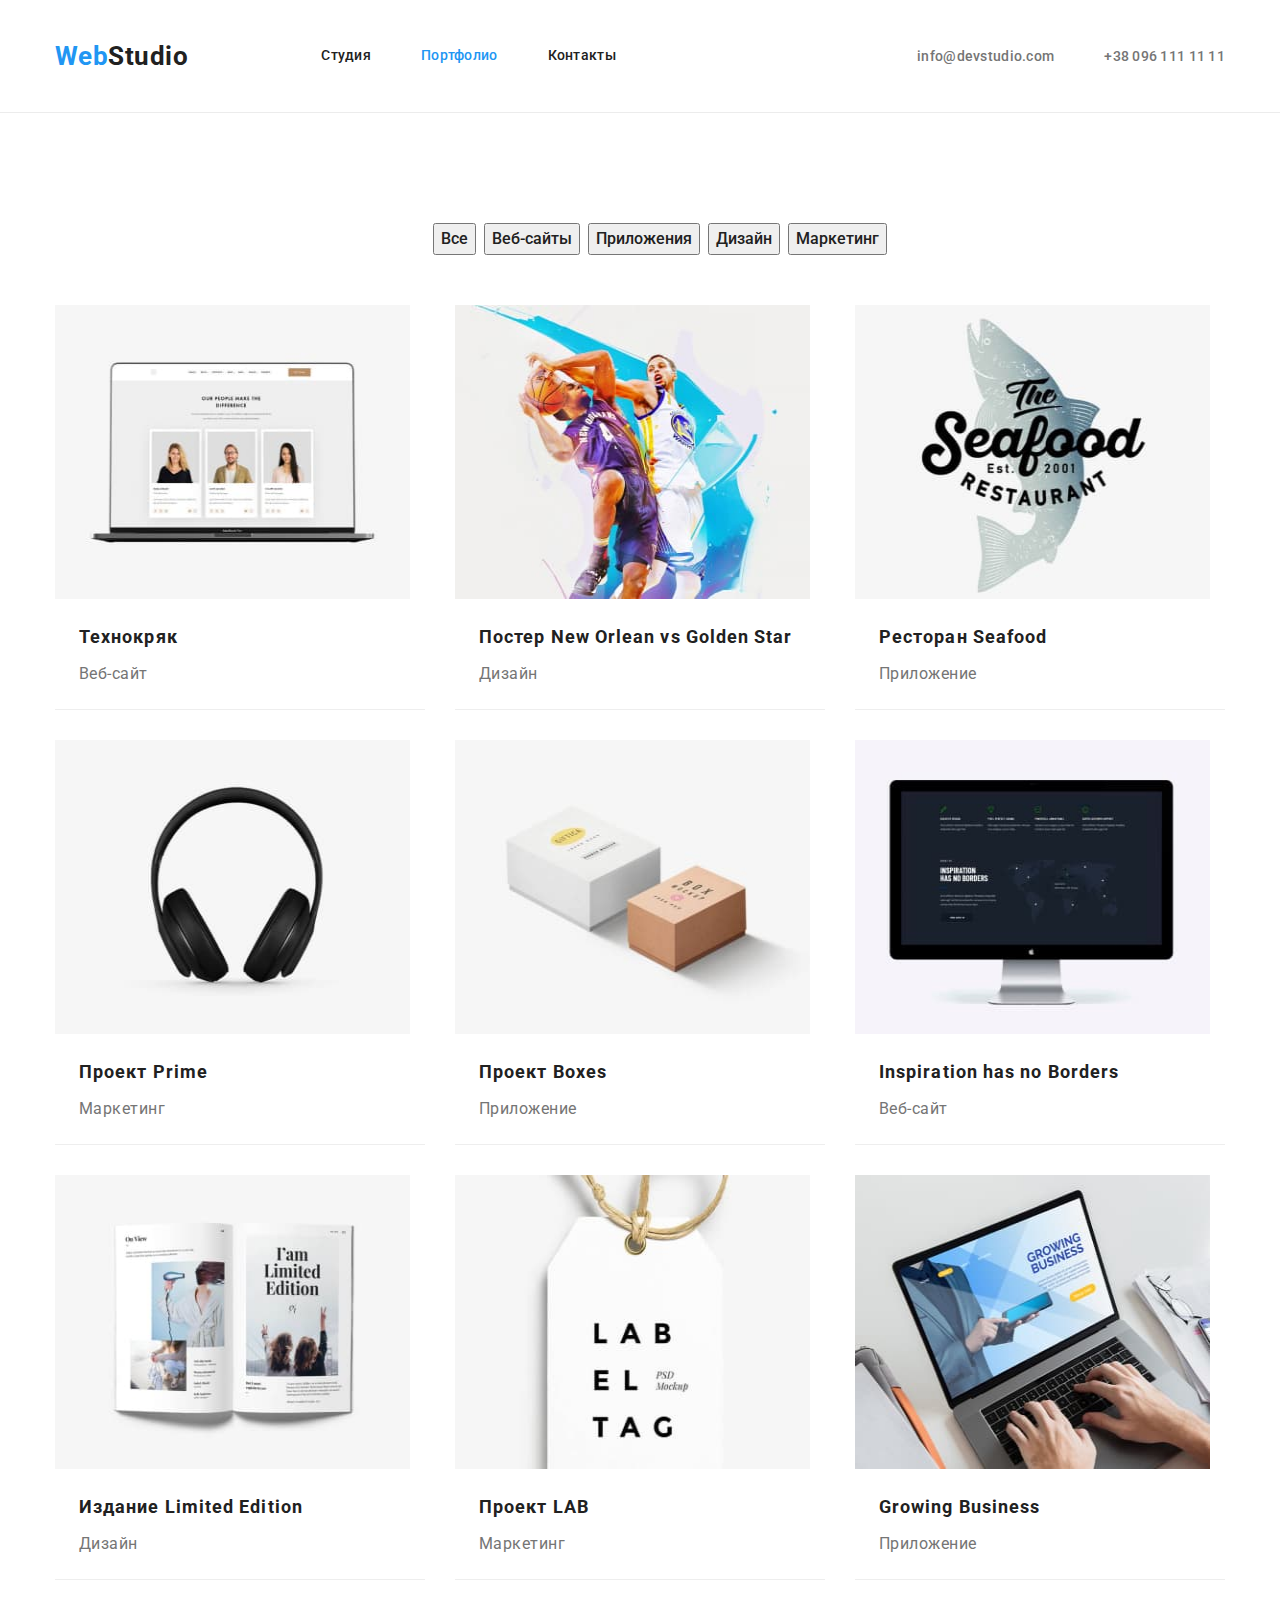
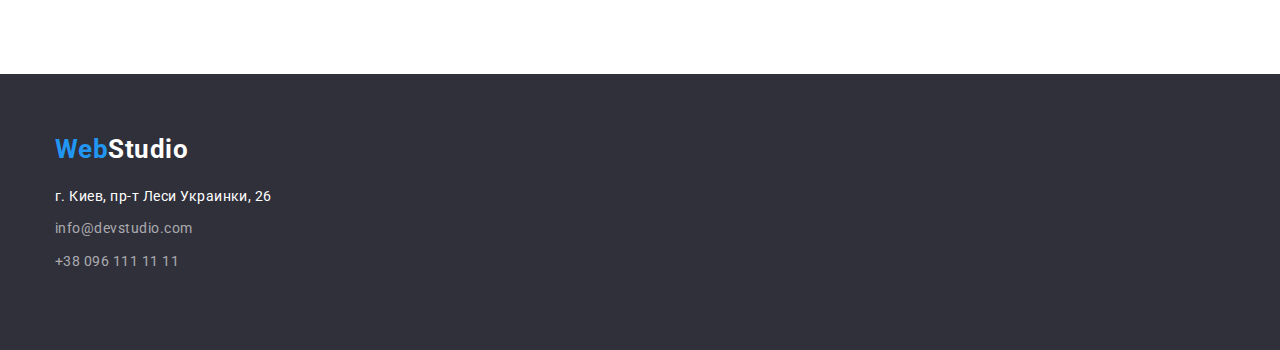
==== portfolio.html @ 4f730f30 "добавляет исходники" ====
<!DOCTYPE html>
<html lang="ru">
<head>
  <meta charset="UTF-8">
  <meta http-equiv="X-UA-Compatible" content="IE=edge">
  <meta name="viewport" content="width=device-width, initial-scale=1.0">
  <title>Портфолио</title>
  <link rel="preconnect" href="https://fonts.googleapis.com">
  <link rel="preconnect" href="https://fonts.gstatic.com" crossorigin>
  <link rel="preconnect" href="https://fonts.googleapis.com">
  <link rel="preconnect" href="https://fonts.gstatic.com" crossorigin>
  <link href="https://fonts.googleapis.com/css2?family=Raleway:wght@700&family=Roboto:wght@400;500;700;900&display=swap"
    rel="stylesheet">
    <link rel="stylesheet" href="https://cdnjs.cloudflare.com/ajax/libs/modern-normalize/1.1.0/modern-normalize.min.css">
    <link rel="stylesheet" href="./css/style.css">
</head>
<body>

  <header class="page-header">
  <div class="container main-nav">
    <nav class="site-nav">
      <a class=" nav-logo" href="./index.html">Web<span class="accent">Studio</span></a>
  
      <ul class=" nav-list">
        <li class="  nav-item">
          <a class="nav-link" href="./index.html">Студия</a>
        </li>
        <li class=" nav-item ">
          <a class="nav-link active" href="./portfolio.html">Портфолио</a>
        </li>
        <li class=" nav-item">
          <a class="nav-link" href="">Контакты</a>
        </li>
      </ul>
  
    </nav>
    <ul class=" nav-contacts-list">
      <li class="nav-contacts-item">
        <a class="nav-link" href="mailto:info@devstudio.com">info@devstudio.com</a>
      </li>
      <li class="nav-contacts-item">
        <a class="nav-link" href="tel:+380961111111">+38 096 111 11 11</a>
      </li>
    </ul>
  </div>
      </header>
      
      <main>
        <section class="section">
         <div class="container">
            <h1 class="visually-hidden">Наши работы</h1>
            <ul class=" filter-list">
              <li class="filter-item">
                <button class="filter-btn" type="button">Все</button>
              </li>
              <li class="filter-item">
                <button class="filter-btn" type="button">Веб-сайты</button>
              </li>
              <li class="filter-item">
                <button class="filter-btn" type="button">Приложения</button>
              </li>
              <li class="filter-item">
                <button class="filter-btn" type="button">Дизайн</button>
              </li>
              <li class="filter-item">
                <button class="filter-btn" type="button">Маркетинг</button>
              </li>
            </ul>
            
            
            <ul class=" portfolio-list">
            
              <li class="portfolio-item">
                <a href="" class="portfolio-link">
                  <img class="portfolio-img" src="./images/technocryk.jpg" alt="Технокряк" width="370">
                  <div class="portfolio-footer">
                    <h2 class="portfolio-title">Технокряк</h2>
                  <p class="portfolio-text">Веб-сайт</p>
                </div>
                  
                </a>
              </li>
            
              <li class="portfolio-item">
                <a href="" class="portfolio-link">
                  <img class="portfolio-img" src="./images/New_Orlean_vs_Golden_Star.jpg" alt="Постер_дизайн" width="370">
                  <div class="portfolio-footer">
                    <h2 class="portfolio-title">Постер New Orlean vs Golden Star</h2>
                  <p class="portfolio-text">Дизайн</p>
                </div>
                  
                </a>
              </li>
            
              <li class="portfolio-item">
                <a href="" class="portfolio-link">
                  <img class="portfolio-img" src="./images/Seafood.jpg" alt="Ресторан" width="370">
                  <div class="portfolio-footer">
                    <h2 class="portfolio-title">Ресторан Seafood</h2>
                  <p class="portfolio-text">Приложение</p>
                </div>
                  
                </a>
              </li>
            
              <li class="portfolio-item">
                <a href="" class="portfolio-link">
                  <img class="portfolio-img" src="./images/Prime.jpg" alt="Маркетинг" width="370">
                  <div class="portfolio-footer">
                    <h2 class="portfolio-title">Проект Prime</h2>
                  <p class="portfolio-text">Маркетинг</p>
                </div>
                  
                </a>
              </li>
            
              <li class="portfolio-item">
                <a href="" class="portfolio-link">
                  <img class="portfolio-img" src="./images/Boxes.jpg" alt="Приложение" width="370">
                  <div class="portfolio-footer">
                    <h2 class="portfolio-title">Проект Boxes</h2>
                  <p class="portfolio-text">Приложение</p>
                </div>
                  
                </a>
              </li>
            
              <li class="portfolio-item">
                <a href="" class="portfolio-link">
                  <img class="portfolio-img" src="./images/Inspiration_has_no_Borders.jpg" alt="Веб-сайт" width="370">
                  <div class="portfolio-footer">
                    <h2 class="portfolio-title">Inspiration has no Borders</h2>
                  <p class="portfolio-text">Веб-сайт</p>
                </div>
                  
                </a>
              </li>
              <li class="portfolio-item">
                <a href="" class="portfolio-link">
                  <img class="portfolio-img" src="./images/Limited_Edition.jpg" alt="Дизайн" width="370">
                  <div class="portfolio-footer">
                    <h2 class="portfolio-title">Издание Limited Edition</h2>
                  <p class="portfolio-text">Дизайн</p>
                </div>
                  
                </a>
              </li>
            
              <li class="portfolio-item">
                <a href="" class="portfolio-link">
                  <img class="portfolio-img" src="./images/LAB.jpg" alt="Маркетинг" width="370">
                  <div class="portfolio-footer">
                    <h2 class="portfolio-title">Проект LAB</h2>
                  <p class="portfolio-text">Маркетинг</p>
                </div>
                  
                </a>
              </li>
            
              <li class="portfolio-item">
                <a href="" class="portfolio-link">
                  <img class="portfolio-img" src="./images/Growing_Business.jpg" alt="Приложение" width="370">
                  <div class="portfolio-footer">
                    <h2 class="portfolio-title">Growing Business</h2>
                  <p class="portfolio-text">Приложение</p>
                </div>
                  
                </a>
              </li>
            
            </ul>
         </div>
        </section>
      </main>
      
      <footer class=" footer">
        <div class="container">
          <a href="#" class=" nav-logo ">Web<span class="accent-fr">Studio</span></a>
      
          <address class="address">
            <ul class=" address-list">
              <li class="address-item">
                <a class="address-link-contact address-link-color"
                  href="https://www.google.com/maps/d/viewer?msa=0&mid=10uSM3H-mIU3GznYo2szRIEphczw&ll=50.42732700000001%2C30.538092&z=17"
                  target="_blank">г. Киев, пр-т Леси Украинки, 26</a>
              </li>
              <li class="address-item">
                <a class="address-link-contact" href="mailto:info@devstudio.com">info@devstudio.com</a>
              </li>
              <li class="address-item">
                <a class="address-link-contact" href="tel:+380961111111">+38 096 111 11 11</a>
              </li>
            </ul>
      
          </address>
        </div>
      
      </footer>

   
    
</body>
</html>
---- css/style.css ----
:root {
  --primere-text: #757575;
  --title: #212121;
  --secondary: #ffffff;
  --background: #2f303a;
  --background-team: #f5f4fa;
  --accent: #2196f3;
  --address-contact: rgba(255, 255, 255, 0.6);
  --border-color: #ececec;
  --border-secondary-color: #eeeeee;
}

body {
  font-family: "Roboto", sans-serif;
  letter-spacing: 0.03em;
  color: var(--primere-text);
  background-color: var(--secondary);
}

.ul {
  margin: 0;
  padding: 0;
}

.visually-hidden {
  position: absolute;
  clip: rect(0 0 0 0);
  width: 1px;
  height: 1px;
  margin: -1px;
}

h1,
h2,
h3,
h4,
h5,
h6,
p {
  margin-top: 0;
  margin-bottom: 0;
}

.page-header {
  border-bottom: 1px solid var(--border-color);
}
.section {
  padding-top: 94px;
  padding-bottom: 94px;
}

.container {
  width: 1200px;
  padding-left: 15px;
  padding-right: 15px;
  margin: 0 auto;
}

/* шапка сайта */

.main-nav {
  display: flex;
  align-items: center;
}

.site-nav {
  display: flex;
  align-items: center;
}

.site-nav .nav-logo {
  margin-right: 93px;
  padding-top: 25px;
  padding-bottom: 25px;
}

.nav-list {
  display: flex;
  list-style: none;
}

.nav-list .nav-link {
  display: block;
  padding-top: 32px;
  padding-bottom: 32px;
}

.nav-list .nav-item + .nav-item {
  margin-left: 50px;
}
.nav-contacts-list {
  display: flex;
  margin-left: auto;
  list-style: none;
}

.nav-logo {
  text-decoration: none;
  font-weight: 700;
  font-size: 26px;
  line-height: 1.19;
  color: var(--accent);
}
.accent {
  color: var(--title);
}

.nav-item > .active {
  color: var(--accent);
}

.nav-link {
  text-decoration: none;
  font-weight: 500;
  font-size: 14px;
  line-height: 1.14;
  letter-spacing: 0.02em;
  color: var(--title);
}
.nav-link:hover,
.nav-link:focus {
  color: var(--accent);
}

.nav-contacts-item + .nav-contacts-item {
  margin-left: 50px;
}
.nav-contacts-item .nav-link {
  color: var(--primere-text);

  padding-bottom: 32px;
  padding-top: 32px;
}

.nav-contacts-item .nav-link:focus,
.nav-contacts-item .nav-link:hover {
  color: var(--accent);
}

/* секция героя */
.hero {
  background: var(--background);
  padding-top: 200px;
  padding-bottom: 200px;
  text-align: center;
}
.hero-title {
  margin-bottom: 30px;

  font-weight: 900;
  font-size: 44px;
  line-height: 1.36;
  letter-spacing: 0.06em;
  text-transform: uppercase;
  color: var(--secondary);
}

.btn {
  min-width: 200px;
  height: 50px;
  font-weight: 700;
  font-size: 16px;
  line-height: 1.87;
  letter-spacing: 0.06em;
  color: var(--secondary);
  background: var(--accent);
  box-shadow: 0px 4px 4px rgba(0, 0, 0, 0.15);
  border-radius: 4px;
  border: none;
}
.section-title {
  margin-bottom: 50px;
  font-weight: 700;
  font-size: 36px;
  line-height: 1.17;
  text-align: center;
  color: var(--title);
}

/* преимущества */
.pas-list {
  display: flex;
  list-style: none;
}

.pas-item {
  width: calc((100% -90px) / 4);
  margin-right: 30px;
}

.pas-item:nth-child(4n) {
  margin-right: 0;
}

.pas-title {
  margin-bottom: 10px;

  font-weight: 700;
  font-size: 14px;
  line-height: 1.14;
  text-transform: uppercase;
  color: var(--title);
}
.pas-text {
  font-size: 14px;
  line-height: 1.71;
}

/* работы */
.work-list {
  display: flex;
  list-style: none;
}

.work-item {
  width: calc((100% -60px) / 3);
  margin-right: 30px;
}

img {
  display: block;
  max-width: 100%;
  height: auto;
}

.work-item:nth-child(3n) {
  margin-right: 0;
}

.no-padding {
  padding-top: 0;
}
/* наша команда */
.background-team {
  background-color: var(--background-team);
}
.team-list {
  display: flex;
  text-align: center;
  list-style: none;
}

.team-item {
  width: calc((100% -90px) / 4);
  margin-right: 30px;
  box-shadow: 0px 1px 3px rgba(0, 0, 0, 0.12), 0px 1px 1px rgba(0, 0, 0, 0.14),
    0px 2px 1px rgba(0, 0, 0, 0.2);
  border-radius: 0px 0px 4px 4px;
}

.team-item:nth-child(4n) {
  margin-right: 0;
}
.user-team {
  margin-bottom: 10px;

  font-weight: 500;
  font-size: 16px;
  line-height: 1.19;
  color: var(--title);
}

.team-footer {
  background-color: var(--secondary);
  padding-top: 30px;
  padding-bottom: 30px;
}

.user-text {
  font-size: 16px;
  line-height: 1.19;
}
/* подвал сайта */

.footer {
  background-color: var(--background);
  padding-top: 60px;
  padding-bottom: 60px;
}
.address {
  margin-top: 20px;
  font-style: normal;
}
.address-list {
  list-style: none;
  padding: 0;
}
.address-link-contact {
  text-decoration: none;
  font-size: 14px;
  line-height: 1.71;
  color: var(--address-contact);
}
.address-item > .address-link-color {
  color: var(--secondary);
}

.address-item:not(:last-child) {
  margin-bottom: 9px;
}
.accent-fr {
  color: var(--secondary);
}
/* Портфолио */

.portfolio-section {
  padding-top: 94px;
}

.filter-list {
  display: flex;
  justify-content: center;
  margin-bottom: 50px;
  list-style: none;
}

.filter-item {
  margin-right: 8px;
}

.filter-item:nth-child(5) {
  margin-right: 0;
}

.filter-btn {
  font-weight: 500;
  font-size: 16px;
  line-height: 1.62;
  color: var(--title);
  cursor: pointer;
}

.filter-btn:hover,
.filter-btn:focus {
  color: var(--secondary);
  background-color: var(--accent);
}

.portfolio-list {
  display: flex;
  flex-wrap: wrap;
  margin: -15px;
  list-style: none;
  padding: 0;
}

.portfolio-footer {
  padding: 20px 24px;
  border-bottom: 1px solid var(--border-secondary-color);
}

.portfolio-item {
  width: 370px;
  margin: 15px;
}

.portfolio-title {
  margin-bottom: 4px;

  color: var(--title);
  font-weight: 700;
  font-size: 18px;
  line-height: 2;
  letter-spacing: 0.06em;
}
.portfolio-img {
  width: 355px;
  height: 294px;
}

.portfolio-link {
  text-decoration: none;
}

.portfolio-text {
  font-size: 16px;
  line-height: 1.87;
  color: var(--primere-text);
}
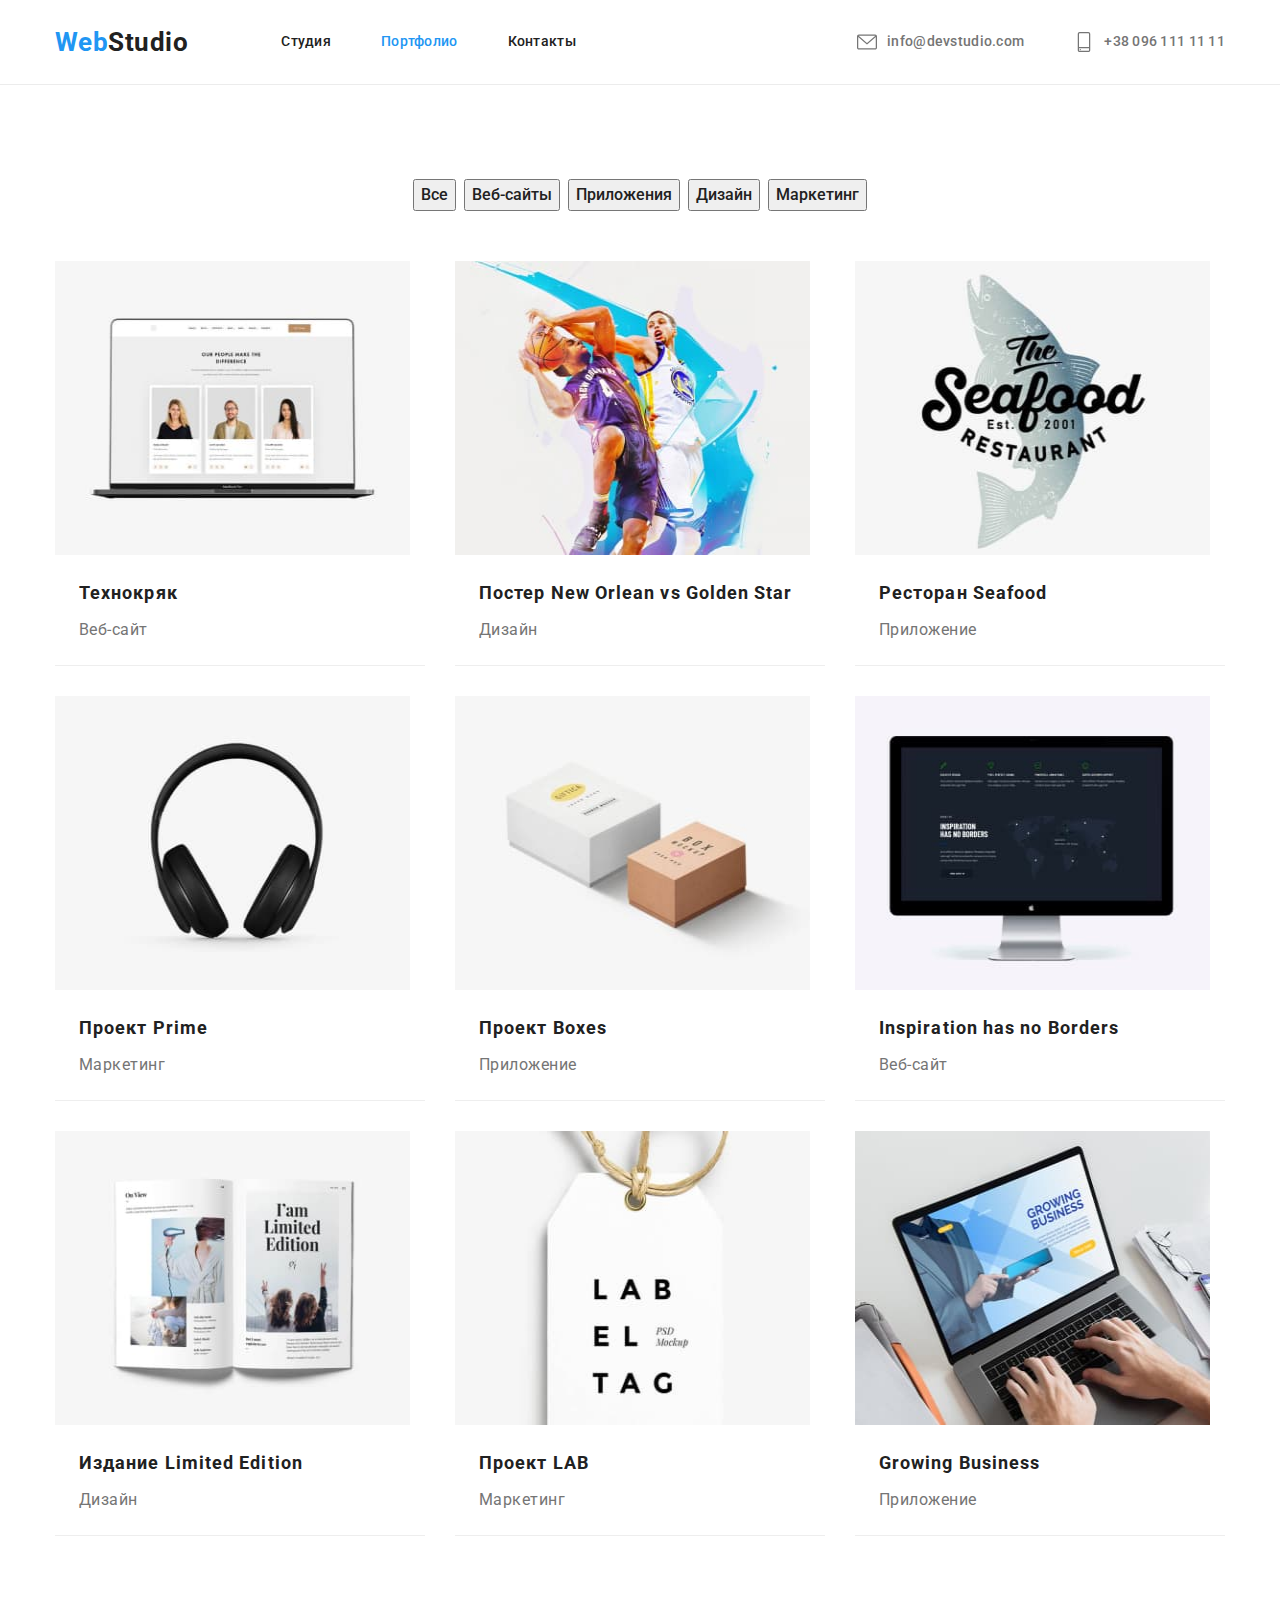
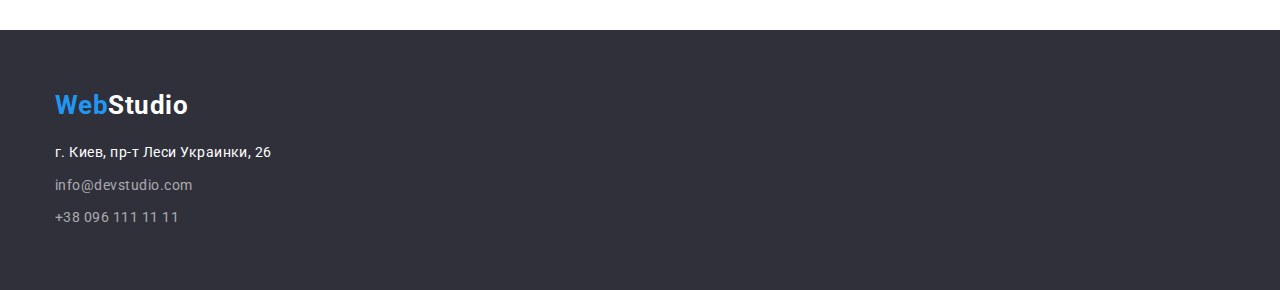
==== commit 7c28382c: "добавляет оформление иконок и декоративных эффектов для страниц" ====
--- a/portfolio.html
+++ b/portfolio.html
@@ -35,11 +35,19 @@
   
     </nav>
     <ul class=" nav-contacts-list">
-      <li class="nav-contacts-item">
-        <a class="nav-link" href="mailto:info@devstudio.com">info@devstudio.com</a>
+      <li class="nav-contacts-item ">
+        <a class="nav-link" href="mailto:info@devstudio.com">
+          <svg class="icon" width="20" height="20">
+            <use href="./images/symbol-defs.svg#icon-envelope"></use>
+          </svg>
+          <span class="nav-text">info@devstudio.com</a></span>
       </li>
-      <li class="nav-contacts-item">
-        <a class="nav-link" href="tel:+380961111111">+38 096 111 11 11</a>
+      <li class="nav-contacts-item ">
+        <a class="nav-link" href="tel:+380961111111">
+          <svg class="icon" width="20" height="20">
+            <use href="./images/symbol-defs.svg#icon-smartphone"></use>
+          </svg>
+          <span class="nav-text">+38 096 111 11 11</a></span>
       </li>
     </ul>
   </div>
--- a/css/style.css
+++ b/css/style.css
@@ -8,6 +8,8 @@
   --address-contact: rgba(255, 255, 255, 0.6);
   --border-color: #ececec;
   --border-secondary-color: #eeeeee;
+  --background-hero: rgba(47, 48, 58, 0.4);
+  --icon-color: #afb1b8;
 }
 
 body {
@@ -17,7 +19,7 @@
   background-color: var(--secondary);
 }
 
-.ul {
+ul {
   margin: 0;
   padding: 0;
 }
@@ -42,6 +44,7 @@
 }
 
 .page-header {
+  max-width: 1600px;
   border-bottom: 1px solid var(--border-color);
 }
 .section {
@@ -110,6 +113,8 @@
 }
 
 .nav-link {
+  display: flex;
+  align-items: center;
   text-decoration: none;
   font-weight: 500;
   font-size: 14px;
@@ -117,6 +122,9 @@
   letter-spacing: 0.02em;
   color: var(--title);
 }
+.nav-text {
+  margin-left: 10px;
+}
 .nav-link:hover,
 .nav-link:focus {
   color: var(--accent);
@@ -137,9 +145,28 @@
   color: var(--accent);
 }
 
+.nav-contacts-item .icon {
+  fill: var(--primere-text);
+}
+
+.nav-contacts-item:focus .icon,
+.nav-contacts-item:hover .icon {
+  fill: var(--accent);
+}
 /* секция героя */
 .hero {
   background: var(--background);
+  background-image: linear-gradient(
+      to right,
+      var(--background-hero),
+      var(--background-hero)
+    ),
+    url("../images/hero_img.jpg");
+  background-position: center;
+  max-width: 1600px;
+  height: 600px;
+  margin-left: auto;
+  margin-right: auto;
   padding-top: 200px;
   padding-bottom: 200px;
   text-align: center;
@@ -206,6 +233,29 @@
   line-height: 1.71;
 }
 
+.pas-item::before {
+  display: block;
+  content: "";
+  height: 120px;
+  background-color: var(--background-team);
+  margin-bottom: 30px;
+  background-repeat: no-repeat;
+  background-position: center;
+}
+
+.icon-antenna::before {
+  background-image: url("../images/antenna.svg");
+}
+.icon-clock::before {
+  background-image: url("../images/clock.svg");
+}
+.icon-diagram::before {
+  background-image: url("../images/diagram.svg");
+}
+.icon-astronaut::before {
+  background-image: url("../images/astronaut.svg");
+}
+
 /* работы */
 .work-list {
   display: flex;
@@ -233,6 +283,8 @@
 /* наша команда */
 .background-team {
   background-color: var(--background-team);
+  max-width: 1600px;
+  margin: 0 auto;
 }
 .team-list {
   display: flex;
@@ -267,15 +319,56 @@
 }
 
 .user-text {
+  margin-bottom: 16px;
   font-size: 16px;
   line-height: 1.19;
 }
+.team-list-icon {
+  display: flex;
+  list-style-type: none;
+}
+
+.team-item-icon {
+  width: calc((100% -88px) / 4);
+  margin-right: 10px;
+}
+
+.team-item-icon:nth-child(4n) {
+  margin-right: 0;
+}
+
+.team-item-icon .icon-link:hover {
+  background-color: var(--accent);
+  border-radius: 50%;
+}
+
+/* .icon-social {
+  padding: 22px;
+} */
+/* наши клиенты */
+.clients-list {
+  display: flex;
+  text-align: center;
+  list-style: none;
+}
+
+.clients-item {
+  width: calc((100% -150px) / 6);
+  margin-right: 30px;
+}
+
+.clients-item:not(:last-child) {
+  margin-right: 0;
+}
+
 /* подвал сайта */
 
 .footer {
   background-color: var(--background);
   padding-top: 60px;
   padding-bottom: 60px;
+  margin: 0 auto;
+  max-width: 1600px;
 }
 .address {
   margin-top: 20px;
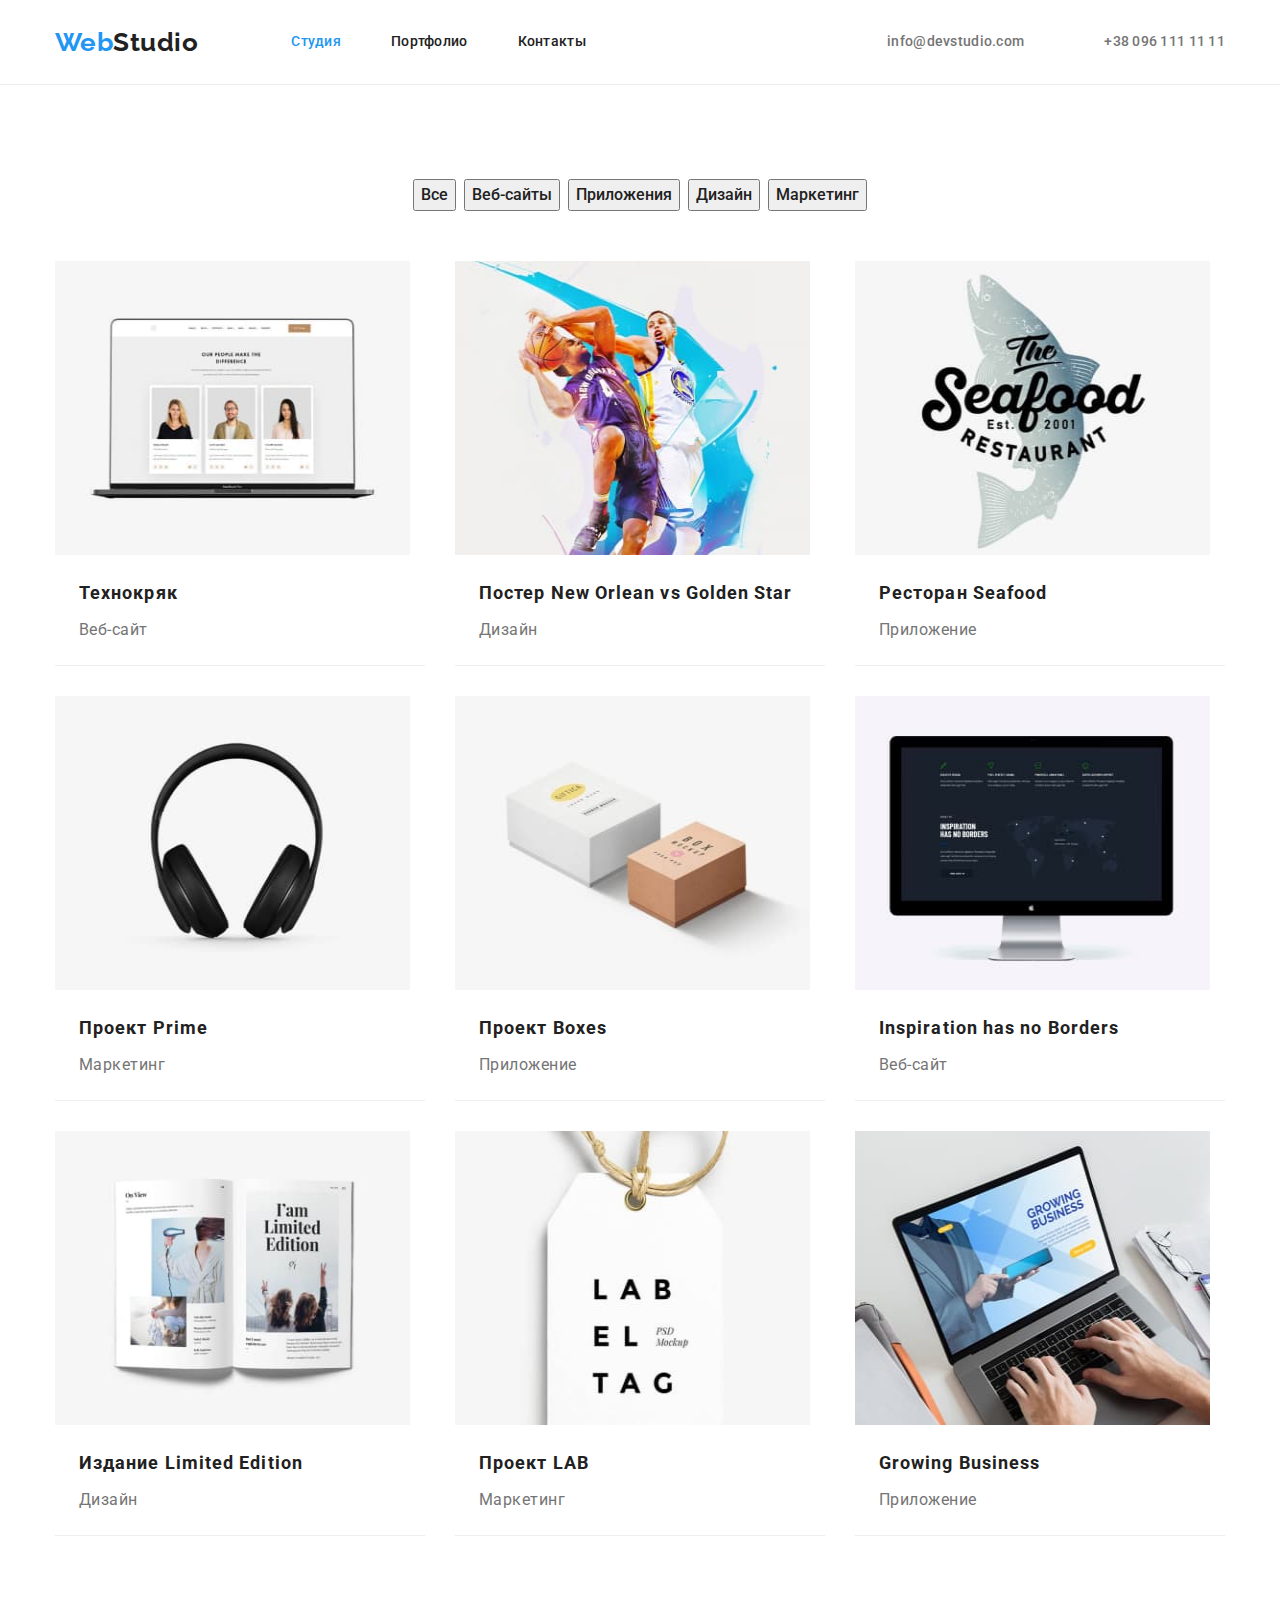
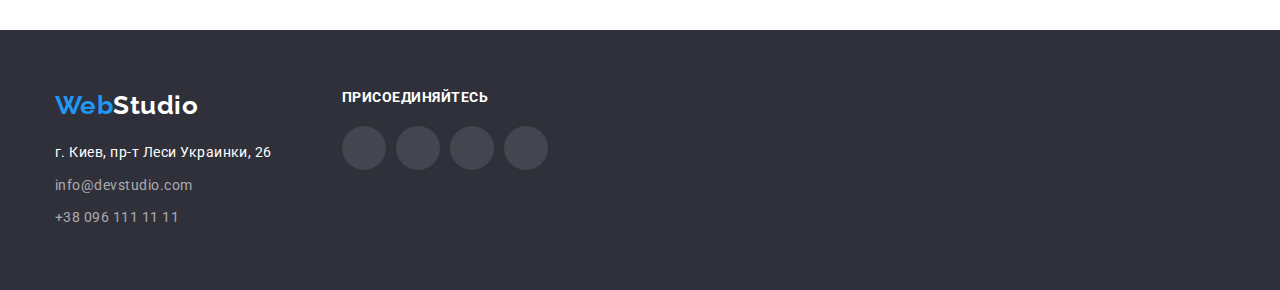
==== commit b9032533: "добавляет оформление иконок и декоративных эффектов для страниц" ====
--- a/portfolio.html
+++ b/portfolio.html
@@ -17,41 +17,41 @@
 <body>
 
   <header class="page-header">
-  <div class="container main-nav">
-    <nav class="site-nav">
-      <a class=" nav-logo" href="./index.html">Web<span class="accent">Studio</span></a>
+    <div class="container main-nav">
+      <nav class="site-nav">
+        <a class=" nav-logo" href="./index.html">Web<span class="accent">Studio</span></a>
   
-      <ul class=" nav-list">
-        <li class="  nav-item">
-          <a class="nav-link" href="./index.html">Студия</a>
+        <ul class=" nav-list">
+          <li class="  nav-item ">
+            <a class="nav-link active" href="./index.html">Студия</a>
+          </li>
+          <li class=" nav-item">
+            <a class="nav-link" href="./portfolio.html">Портфолио</a>
+          </li>
+          <li class=" nav-item">
+            <a class="nav-link" href="">Контакты</a>
+          </li>
+        </ul>
+  
+      </nav>
+      <ul class=" nav-contacts-list">
+        <li class="nav-contacts-item ">
+          <a class="nav-link" href="mailto:info@devstudio.com">
+            <svg class="icon" width="20" height="20">
+              <use href="./images/icons.svg#icon-envelope"></use>
+            </svg>
+            <span class="nav-text">info@devstudio.com</a></span>
         </li>
-        <li class=" nav-item ">
-          <a class="nav-link active" href="./portfolio.html">Портфолио</a>
-        </li>
-        <li class=" nav-item">
-          <a class="nav-link" href="">Контакты</a>
+        <li class="nav-contacts-item ">
+          <a class="nav-link" href="tel:+380961111111">
+            <svg class="icon" width="20" height="20">
+              <use href="./images/icons.svg#icon-smartphone"></use>
+            </svg>
+            <span class="nav-text">+38 096 111 11 11</a></span>
         </li>
       </ul>
-  
-    </nav>
-    <ul class=" nav-contacts-list">
-      <li class="nav-contacts-item ">
-        <a class="nav-link" href="mailto:info@devstudio.com">
-          <svg class="icon" width="20" height="20">
-            <use href="./images/symbol-defs.svg#icon-envelope"></use>
-          </svg>
-          <span class="nav-text">info@devstudio.com</a></span>
-      </li>
-      <li class="nav-contacts-item ">
-        <a class="nav-link" href="tel:+380961111111">
-          <svg class="icon" width="20" height="20">
-            <use href="./images/symbol-defs.svg#icon-smartphone"></use>
-          </svg>
-          <span class="nav-text">+38 096 111 11 11</a></span>
-      </li>
-    </ul>
-  </div>
-      </header>
+    </div>
+  </header>
       
       <main>
         <section class="section">
@@ -181,28 +181,60 @@
         </section>
       </main>
       
-      <footer class=" footer">
-        <div class="container">
-          <a href="#" class=" nav-logo ">Web<span class="accent-fr">Studio</span></a>
-      
-          <address class="address">
-            <ul class=" address-list">
-              <li class="address-item">
-                <a class="address-link-contact address-link-color"
-                  href="https://www.google.com/maps/d/viewer?msa=0&mid=10uSM3H-mIU3GznYo2szRIEphczw&ll=50.42732700000001%2C30.538092&z=17"
-                  target="_blank">г. Киев, пр-т Леси Украинки, 26</a>
-              </li>
-              <li class="address-item">
-                <a class="address-link-contact" href="mailto:info@devstudio.com">info@devstudio.com</a>
-              </li>
-              <li class="address-item">
-                <a class="address-link-contact" href="tel:+380961111111">+38 096 111 11 11</a>
-              </li>
-            </ul>
-      
-          </address>
+      <footer class="  footer">
+        <div class="container ">
+          <div class="footer-flex">
+            <div class="contact">
+              <a href="#" class=" nav-logo ">Web<span class="accent-fr">Studio</span></a>
+      
+              <address class="address">
+                <ul class="address-list">
+                  <li class="address-item">
+                    <a class="address-link-contact address-link-color"
+                      href="https://www.google.com/maps/d/viewer?msa=0&mid=10uSM3H-mIU3GznYo2szRIEphczw&ll=50.42732700000001%2C30.538092&z=17"
+                      target="_blank">г. Киев, пр-т Леси Украинки, 26</a>
+                  </li>
+                  <li class="address-item">
+                    <a class="address-link-contact" href="mailto:info@devstudio.com">info@devstudio.com</a>
+                  </li>
+                  <li class="address-item">
+                    <a class="address-link-contact" href="tel:+380961111111">+38 096 111 11 11</a>
+                  </li>
+                </ul>
+      
+              </address>
+            </div>
+            <div class="plea">
+              <p class="plea-text">Присоединяйтесь</p>
+              <ul class="plea-list">
+                <li class="plea-item"><a class="plea-link" href="">
+                    <svg class="icon-plea-social" width="20" height="20">
+                      <use href="./images/icons.svg#icon-instagram"></use>
+                    </svg>
+                  </a>
+                </li>
+                <li class="plea-item"><a class="plea-link" href="">
+                    <svg class="icon-plea-social" width="20" height="20">
+                      <use href="./images/icons.svg#icon-twitter"></use>
+                    </svg>
+                  </a>
+                </li>
+                <li class="plea-item"><a class="plea-link" href="">
+                    <svg class="icon-plea-social" width="20" height="20">
+                      <use href="./images/icons.svg#icon-facebook"></use>
+                    </svg>
+                  </a>
+                </li>
+                <li class="plea-item"><a class="plea-link" href="">
+                    <svg class="icon-plea-social" width="20" height="20">
+                      <use href="./images/icons.svg#icon-linkedin"></use>
+                    </svg>
+                  </a>
+                </li>
+              </ul>
+            </div>
+          </div>
         </div>
-      
       </footer>
 
    
--- a/css/style.css
+++ b/css/style.css
@@ -22,6 +22,7 @@
 ul {
   margin: 0;
   padding: 0;
+  list-style: none;
 }
 
 .visually-hidden {
@@ -79,7 +80,6 @@
 
 .nav-list {
   display: flex;
-  list-style: none;
 }
 
 .nav-list .nav-link {
@@ -94,10 +94,10 @@
 .nav-contacts-list {
   display: flex;
   margin-left: auto;
-  list-style: none;
 }
 
 .nav-logo {
+  font-family: Raleway;
   text-decoration: none;
   font-weight: 700;
   font-size: 26px;
@@ -194,6 +194,7 @@
   box-shadow: 0px 4px 4px rgba(0, 0, 0, 0.15);
   border-radius: 4px;
   border: none;
+  cursor: pointer;
 }
 .section-title {
   margin-bottom: 50px;
@@ -207,7 +208,6 @@
 /* преимущества */
 .pas-list {
   display: flex;
-  list-style: none;
 }
 
 .pas-item {
@@ -233,33 +233,23 @@
   line-height: 1.71;
 }
 
-.pas-item::before {
-  display: block;
-  content: "";
+.pas-icon {
+  display: flex;
+  justify-content: center;
+  align-items: center;
+
   height: 120px;
   background-color: var(--background-team);
   margin-bottom: 30px;
-  background-repeat: no-repeat;
-  background-position: center;
-}
-
-.icon-antenna::before {
-  background-image: url("../images/antenna.svg");
-}
-.icon-clock::before {
-  background-image: url("../images/clock.svg");
-}
-.icon-diagram::before {
-  background-image: url("../images/diagram.svg");
-}
-.icon-astronaut::before {
-  background-image: url("../images/astronaut.svg");
+}
+
+.icon-svg {
+  fill: var(--title);
 }
 
 /* работы */
 .work-list {
   display: flex;
-  list-style: none;
 }
 
 .work-item {
@@ -289,7 +279,6 @@
 .team-list {
   display: flex;
   text-align: center;
-  list-style: none;
 }
 
 .team-item {
@@ -325,42 +314,69 @@
 }
 .team-list-icon {
   display: flex;
-  list-style-type: none;
-}
-
-.team-item-icon {
-  width: calc((100% -88px) / 4);
-  margin-right: 10px;
-}
-
-.team-item-icon:nth-child(4n) {
-  margin-right: 0;
-}
-
-.team-item-icon .icon-link:hover {
+  list-style: none;
+  padding-left: 32px;
+  padding-right: 32px;
+}
+
+.team-item-icon + .team-item-icon {
+  margin-left: 10px;
+}
+
+.icon-link {
+  display: flex;
+  justify-content: center;
+  align-items: center;
+  width: 44px;
+  height: 44px;
+  border-radius: 50%;
+}
+.icon-link:hover {
   background-color: var(--accent);
-  border-radius: 50%;
-}
-
-/* .icon-social {
-  padding: 22px;
-} */
+}
+
+.icon-social {
+  fill: var(--icon-color);
+}
+
+.icon-link:hover .icon-social {
+  fill: var(--secondary);
+}
 /* наши клиенты */
 .clients-list {
   display: flex;
-  text-align: center;
-  list-style: none;
 }
 
 .clients-item {
   width: calc((100% -150px) / 6);
   margin-right: 30px;
-}
-
-.clients-item:not(:last-child) {
+  border: 1px solid #afb1b8;
+
+  border-radius: 4px;
+}
+
+.clients-item:nth-child(6n) {
   margin-right: 0;
 }
 
+.clients-link {
+  display: flex;
+  align-items: center;
+  justify-content: center;
+  padding: 16px 32px;
+}
+
+.icon-clients {
+  fill: var(--icon-color);
+}
+
+.clients-item:hover {
+  border: 1px solid var(--accent);
+}
+
+.clients-item:hover .icon-clients {
+  fill: var(--accent);
+}
 /* подвал сайта */
 
 .footer {
@@ -370,14 +386,20 @@
   margin: 0 auto;
   max-width: 1600px;
 }
+
+.footer-flex {
+  display: flex;
+  flex-wrap: wrap;
+}
+
+.contact {
+  margin-right: 70px;
+}
 .address {
   margin-top: 20px;
   font-style: normal;
 }
-.address-list {
-  list-style: none;
-  padding: 0;
-}
+
 .address-link-contact {
   text-decoration: none;
   font-size: 14px;
@@ -394,6 +416,40 @@
 .accent-fr {
   color: var(--secondary);
 }
+
+.plea-text {
+  margin-bottom: 20px;
+  color: var(--secondary);
+  font-weight: 700;
+  font-size: 14px;
+  line-height: 1.14;
+  text-transform: uppercase;
+}
+
+.plea-list {
+  display: flex;
+}
+
+.plea-item + .plea-item {
+  margin-left: 10px;
+}
+.plea-link {
+  display: flex;
+  justify-content: center;
+  align-items: center;
+  width: 44px;
+  height: 44px;
+  border-radius: 50%;
+  background-color: #44454e;
+}
+
+.plea-link:hover {
+  background-color: var(--accent);
+}
+.icon-plea-social {
+  fill: var(--secondary);
+}
+
 /* Портфолио */
 
 .portfolio-section {
@@ -404,7 +460,6 @@
   display: flex;
   justify-content: center;
   margin-bottom: 50px;
-  list-style: none;
 }
 
 .filter-item {
@@ -433,8 +488,6 @@
   display: flex;
   flex-wrap: wrap;
   margin: -15px;
-  list-style: none;
-  padding: 0;
 }
 
 .portfolio-footer {
@@ -447,6 +500,10 @@
   margin: 15px;
 }
 
+.portfolio-item:hover {
+  box-shadow: 0px 1px 3px rgba(0, 0, 0, 0.12), 0px 1px 1px rgba(0, 0, 0, 0.14),
+    0px 2px 1px rgba(0, 0, 0, 0.2);
+}
 .portfolio-title {
   margin-bottom: 4px;
 
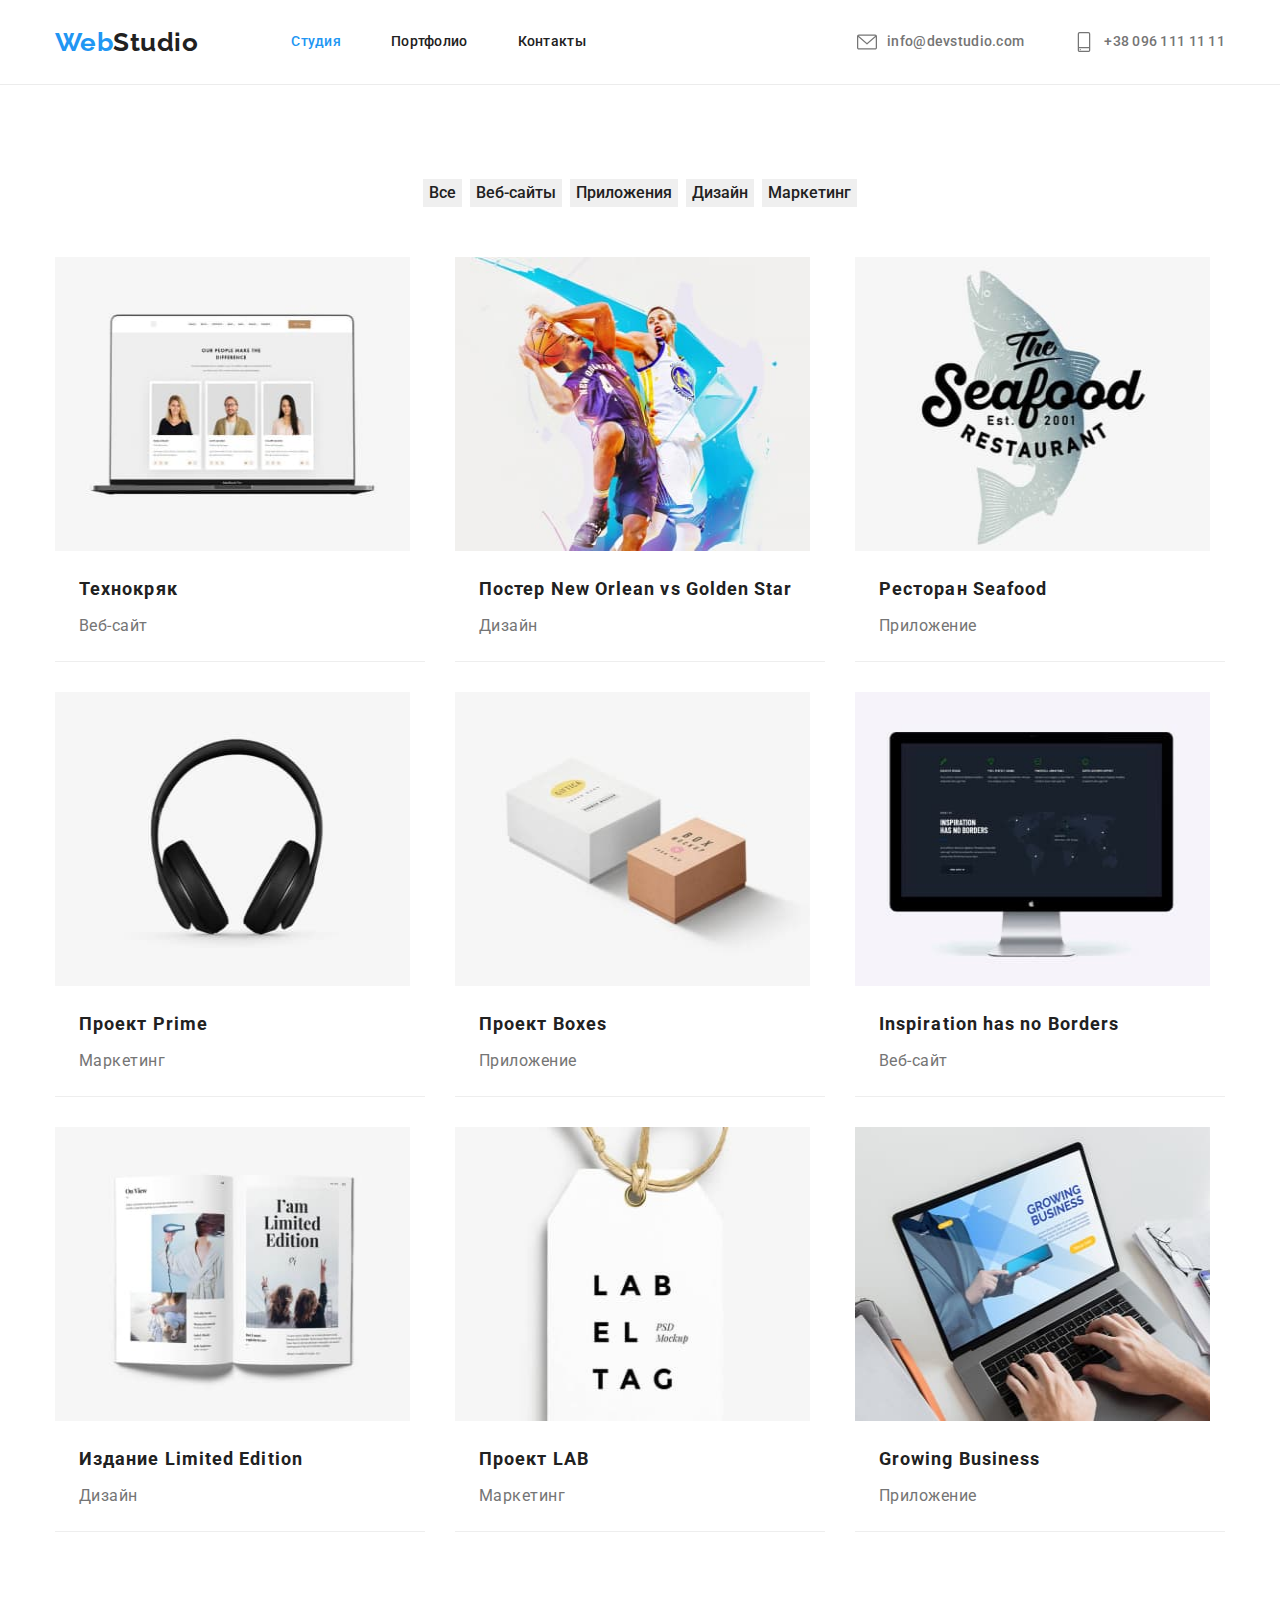
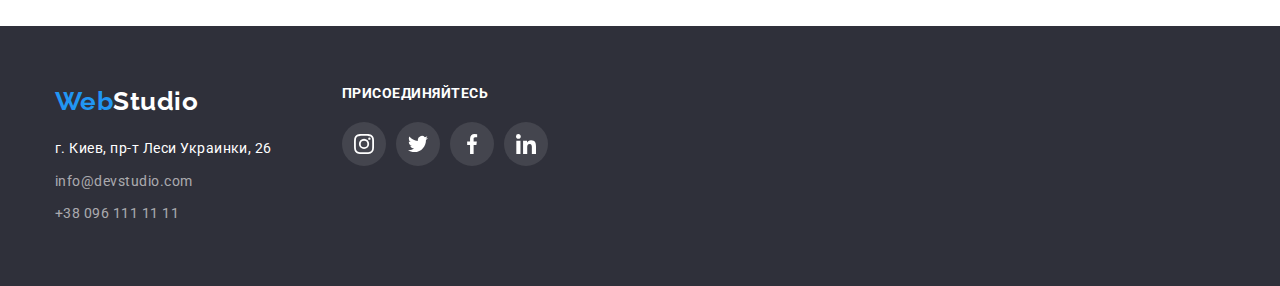
==== commit 62a8853b: "вносит правки валидности" ====
--- a/portfolio.html
+++ b/portfolio.html
@@ -40,14 +40,14 @@
             <svg class="icon" width="20" height="20">
               <use href="./images/icons.svg#icon-envelope"></use>
             </svg>
-            <span class="nav-text">info@devstudio.com</a></span>
+            <span class="nav-text">info@devstudio.com</span></a>
         </li>
         <li class="nav-contacts-item ">
           <a class="nav-link" href="tel:+380961111111">
             <svg class="icon" width="20" height="20">
               <use href="./images/icons.svg#icon-smartphone"></use>
             </svg>
-            <span class="nav-text">+38 096 111 11 11</a></span>
+            <span class="nav-text">+38 096 111 11 11</span></a>
         </li>
       </ul>
     </div>
--- a/css/style.css
+++ b/css/style.css
@@ -471,6 +471,7 @@
 }
 
 .filter-btn {
+  border: none;
   font-weight: 500;
   font-size: 16px;
   line-height: 1.62;
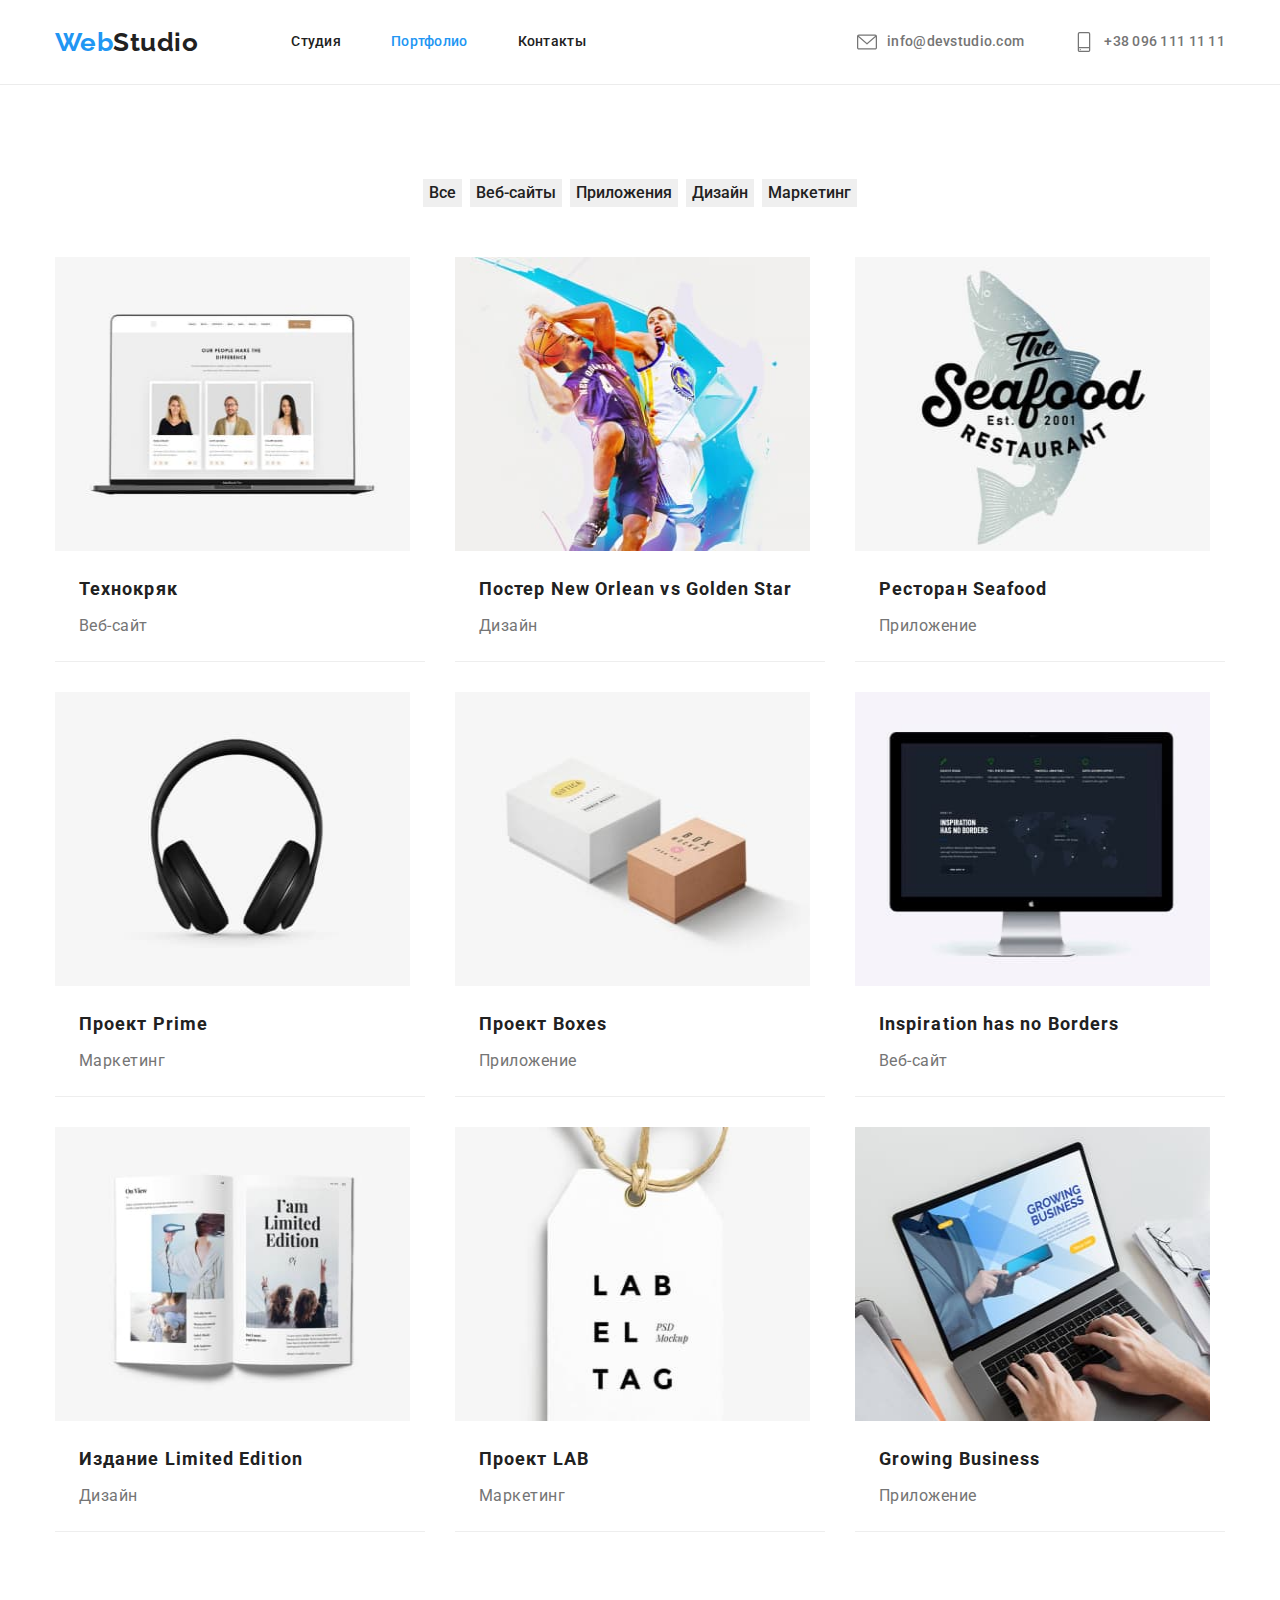
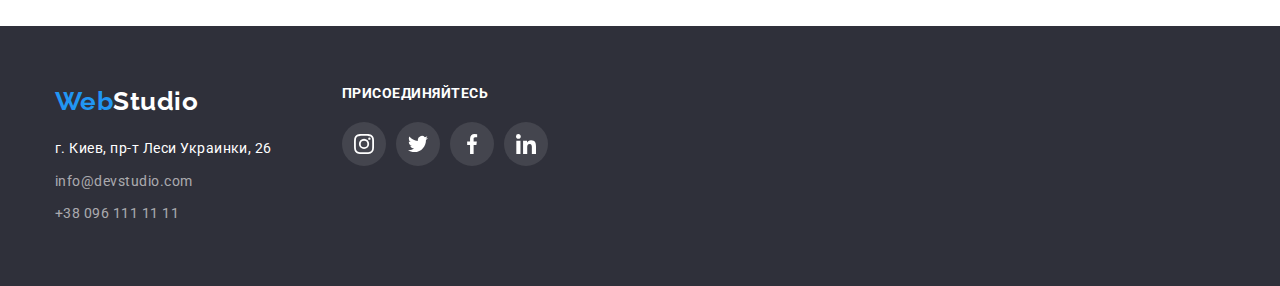
==== commit 439e9aaf: "Update portfolio.html" ====
--- a/portfolio.html
+++ b/portfolio.html
@@ -23,10 +23,10 @@
   
         <ul class=" nav-list">
           <li class="  nav-item ">
-            <a class="nav-link active" href="./index.html">Студия</a>
+            <a class="nav-link " href="./index.html">Студия</a>
           </li>
           <li class=" nav-item">
-            <a class="nav-link" href="./portfolio.html">Портфолио</a>
+            <a class="nav-link active" href="./portfolio.html">Портфолио</a>
           </li>
           <li class=" nav-item">
             <a class="nav-link" href="">Контакты</a>
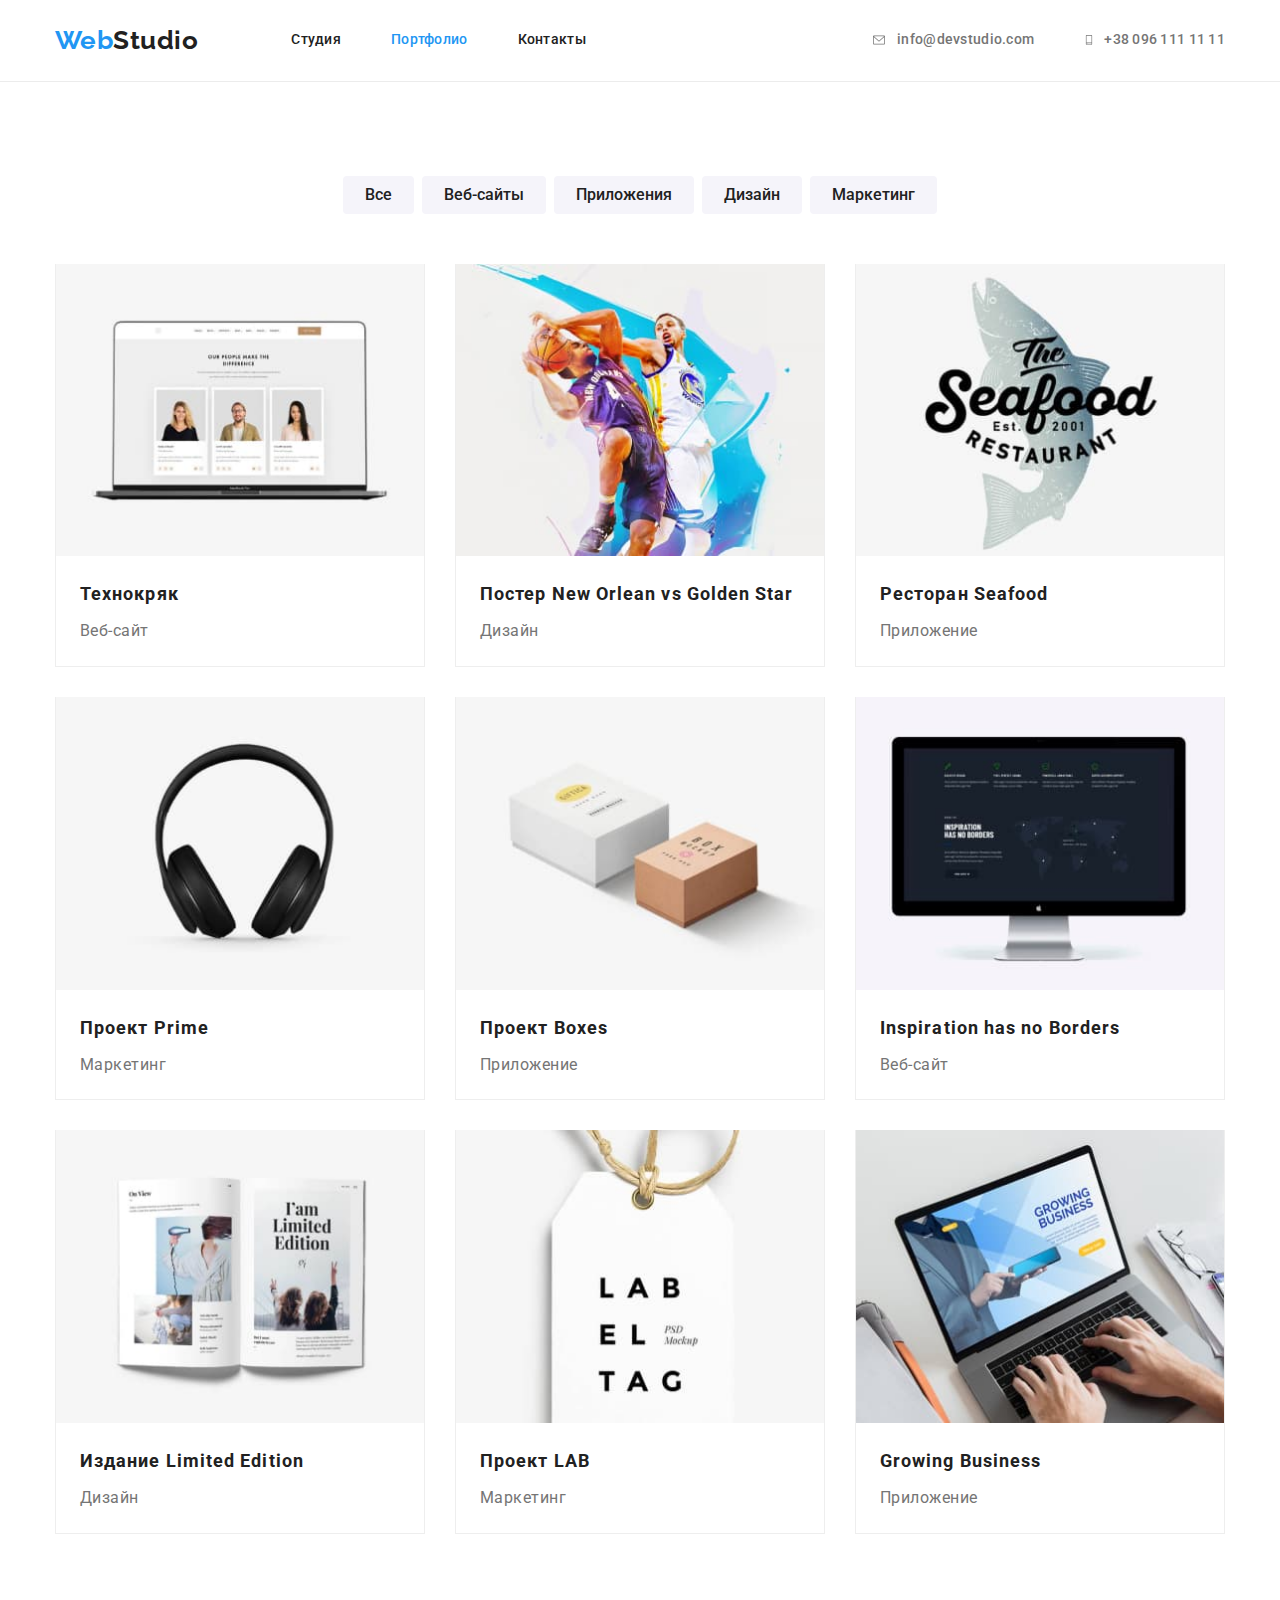
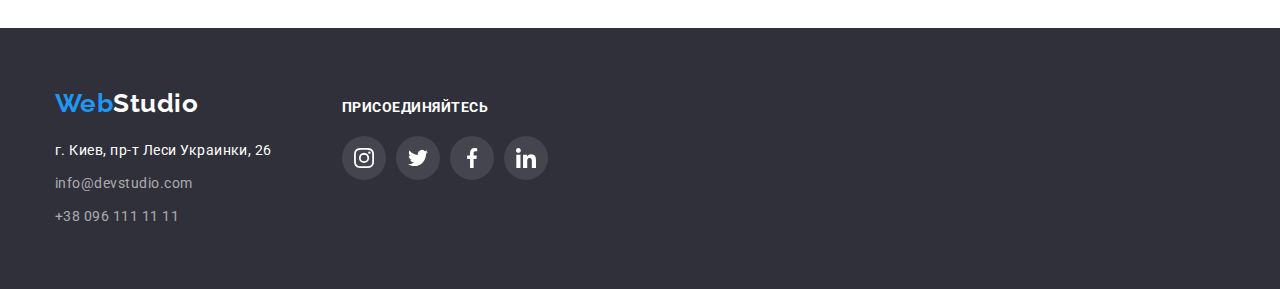
==== commit 399e5512: "правки стилизации" ====
--- a/portfolio.html
+++ b/portfolio.html
@@ -37,14 +37,14 @@
       <ul class=" nav-contacts-list">
         <li class="nav-contacts-item ">
           <a class="nav-link" href="mailto:info@devstudio.com">
-            <svg class="icon" width="20" height="20">
+            <svg class="icon" width="16" height="12">
               <use href="./images/icons.svg#icon-envelope"></use>
             </svg>
             <span class="nav-text">info@devstudio.com</span></a>
         </li>
         <li class="nav-contacts-item ">
           <a class="nav-link" href="tel:+380961111111">
-            <svg class="icon" width="20" height="20">
+            <svg class="icon" width="10" height="16">
               <use href="./images/icons.svg#icon-smartphone"></use>
             </svg>
             <span class="nav-text">+38 096 111 11 11</span></a>
--- a/css/style.css
+++ b/css/style.css
@@ -140,8 +140,8 @@
   padding-top: 32px;
 }
 
-.nav-contacts-item .nav-link:focus,
-.nav-contacts-item .nav-link:hover {
+.nav-contacts-item .nav-link:hover,
+.nav-contacts-item .nav-link:focus {
   color: var(--accent);
 }
 
@@ -149,8 +149,8 @@
   fill: var(--primere-text);
 }
 
-.nav-contacts-item:focus .icon,
-.nav-contacts-item:hover .icon {
+.nav-link:hover .icon,
+.nav-link:focus .icon {
   fill: var(--accent);
 }
 /* секция героя */
@@ -163,8 +163,9 @@
     ),
     url("../images/hero_img.jpg");
   background-position: center;
+  background-repeat: no-repeat;
+  background-size: cover;
   max-width: 1600px;
-  height: 600px;
   margin-left: auto;
   margin-right: auto;
   padding-top: 200px;
@@ -314,9 +315,7 @@
 }
 .team-list-icon {
   display: flex;
-  list-style: none;
-  padding-left: 32px;
-  padding-right: 32px;
+  justify-content: center;
 }
 
 .team-item-icon + .team-item-icon {
@@ -331,7 +330,8 @@
   height: 44px;
   border-radius: 50%;
 }
-.icon-link:hover {
+.icon-link:hover,
+.icon-link:focus {
   background-color: var(--accent);
 }
 
@@ -339,6 +339,7 @@
   fill: var(--icon-color);
 }
 
+.icon-link:focus .icon-social,
 .icon-link:hover .icon-social {
   fill: var(--secondary);
 }
@@ -348,11 +349,9 @@
 }
 
 .clients-item {
-  width: calc((100% -150px) / 6);
+  width: calc((100% - 150px) / 6);
   margin-right: 30px;
-  border: 1px solid #afb1b8;
-
-  border-radius: 4px;
+  height: 92px;
 }
 
 .clients-item:nth-child(6n) {
@@ -363,18 +362,23 @@
   display: flex;
   align-items: center;
   justify-content: center;
-  padding: 16px 32px;
+  width: 100%;
+  height: 100%;
+  border: 1px solid var(--icon-color);
+  border-radius: 4px;
 }
 
 .icon-clients {
   fill: var(--icon-color);
 }
 
-.clients-item:hover {
-  border: 1px solid var(--accent);
-}
-
-.clients-item:hover .icon-clients {
+.clients-link:hover,
+.clients-link:focus {
+  border-color: var(--accent);
+}
+
+.clients-link:hover .icon-clients,
+.clients-link:focus .icon-clients {
   fill: var(--accent);
 }
 /* подвал сайта */
@@ -389,7 +393,7 @@
 
 .footer-flex {
   display: flex;
-  flex-wrap: wrap;
+  align-items: baseline;
 }
 
 .contact {
@@ -442,10 +446,11 @@
   border-radius: 50%;
   background-color: #44454e;
 }
-
+.plea-link:focus,
 .plea-link:hover {
   background-color: var(--accent);
 }
+
 .icon-plea-social {
   fill: var(--secondary);
 }
@@ -471,7 +476,11 @@
 }
 
 .filter-btn {
+  font-family: Roboto;
   border: none;
+  background-color: #f5f4fa;
+  border-radius: 4px;
+  padding: 6px 22px;
   font-weight: 500;
   font-size: 16px;
   line-height: 1.62;
@@ -483,6 +492,8 @@
 .filter-btn:focus {
   color: var(--secondary);
   background-color: var(--accent);
+  box-shadow: 0px 3px 1px rgba(0, 0, 0, 0.1), 0px 1px 2px rgba(0, 0, 0, 0.08),
+    0px 2px 2px rgba(0, 0, 0, 0.12);
 }
 
 .portfolio-list {
@@ -493,17 +504,25 @@
 
 .portfolio-footer {
   padding: 20px 24px;
-  border-bottom: 1px solid var(--border-secondary-color);
 }
 
 .portfolio-item {
   width: 370px;
   margin: 15px;
-}
-
-.portfolio-item:hover {
-  box-shadow: 0px 1px 3px rgba(0, 0, 0, 0.12), 0px 1px 1px rgba(0, 0, 0, 0.14),
-    0px 2px 1px rgba(0, 0, 0, 0.2);
+  border-bottom: 1px solid var(--border-secondary-color);
+  border-right: 1px solid var(--border-secondary-color);
+  border-left: 1px solid var(--border-secondary-color);
+}
+
+.portfolio-link {
+  display: block;
+  text-decoration: none;
+}
+
+.portfolio-link:hover,
+.portfolio-link:focus {
+  box-shadow: 0px 1px 1px rgba(0, 0, 0, 0.12), 0px 4px 4px rgba(0, 0, 0, 0.06),
+    1px 4px 6px rgba(0, 0, 0, 0.16);
 }
 .portfolio-title {
   margin-bottom: 4px;
@@ -514,14 +533,6 @@
   line-height: 2;
   letter-spacing: 0.06em;
 }
-.portfolio-img {
-  width: 355px;
-  height: 294px;
-}
-
-.portfolio-link {
-  text-decoration: none;
-}
 
 .portfolio-text {
   font-size: 16px;
